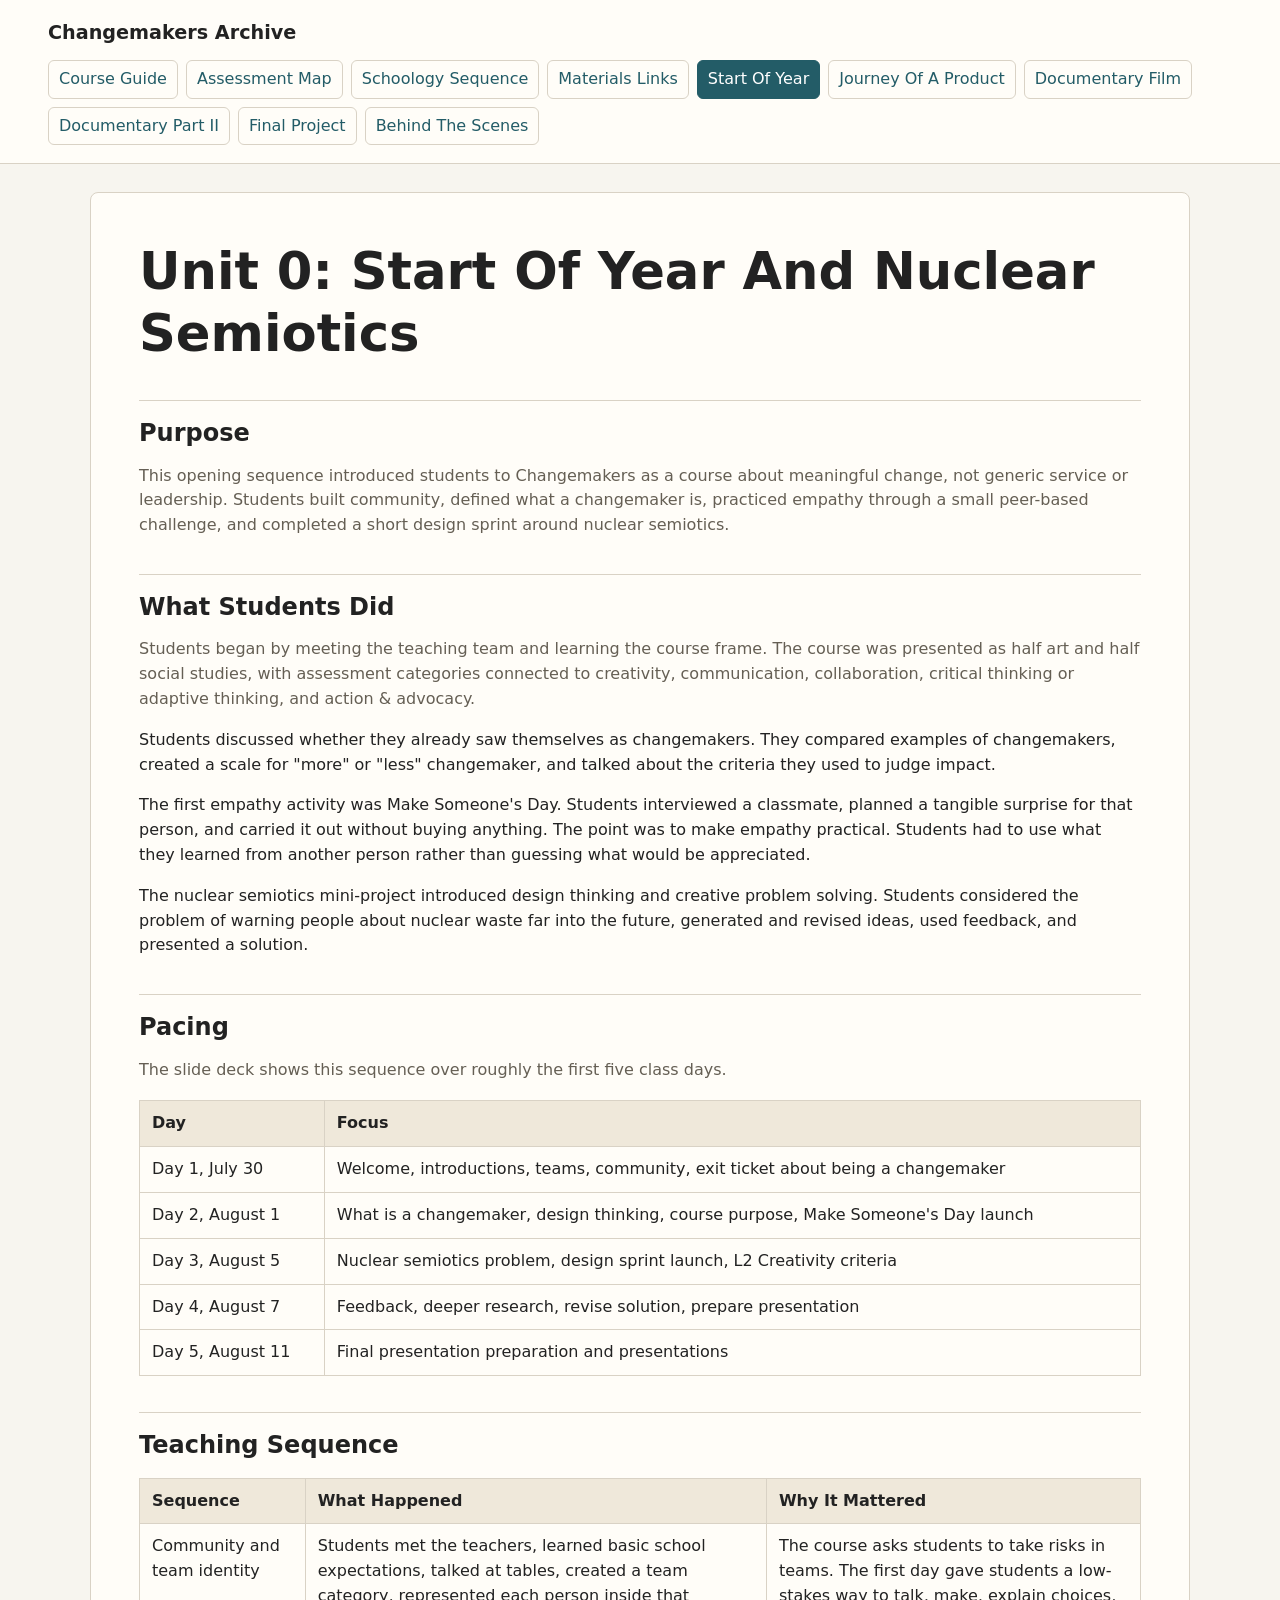
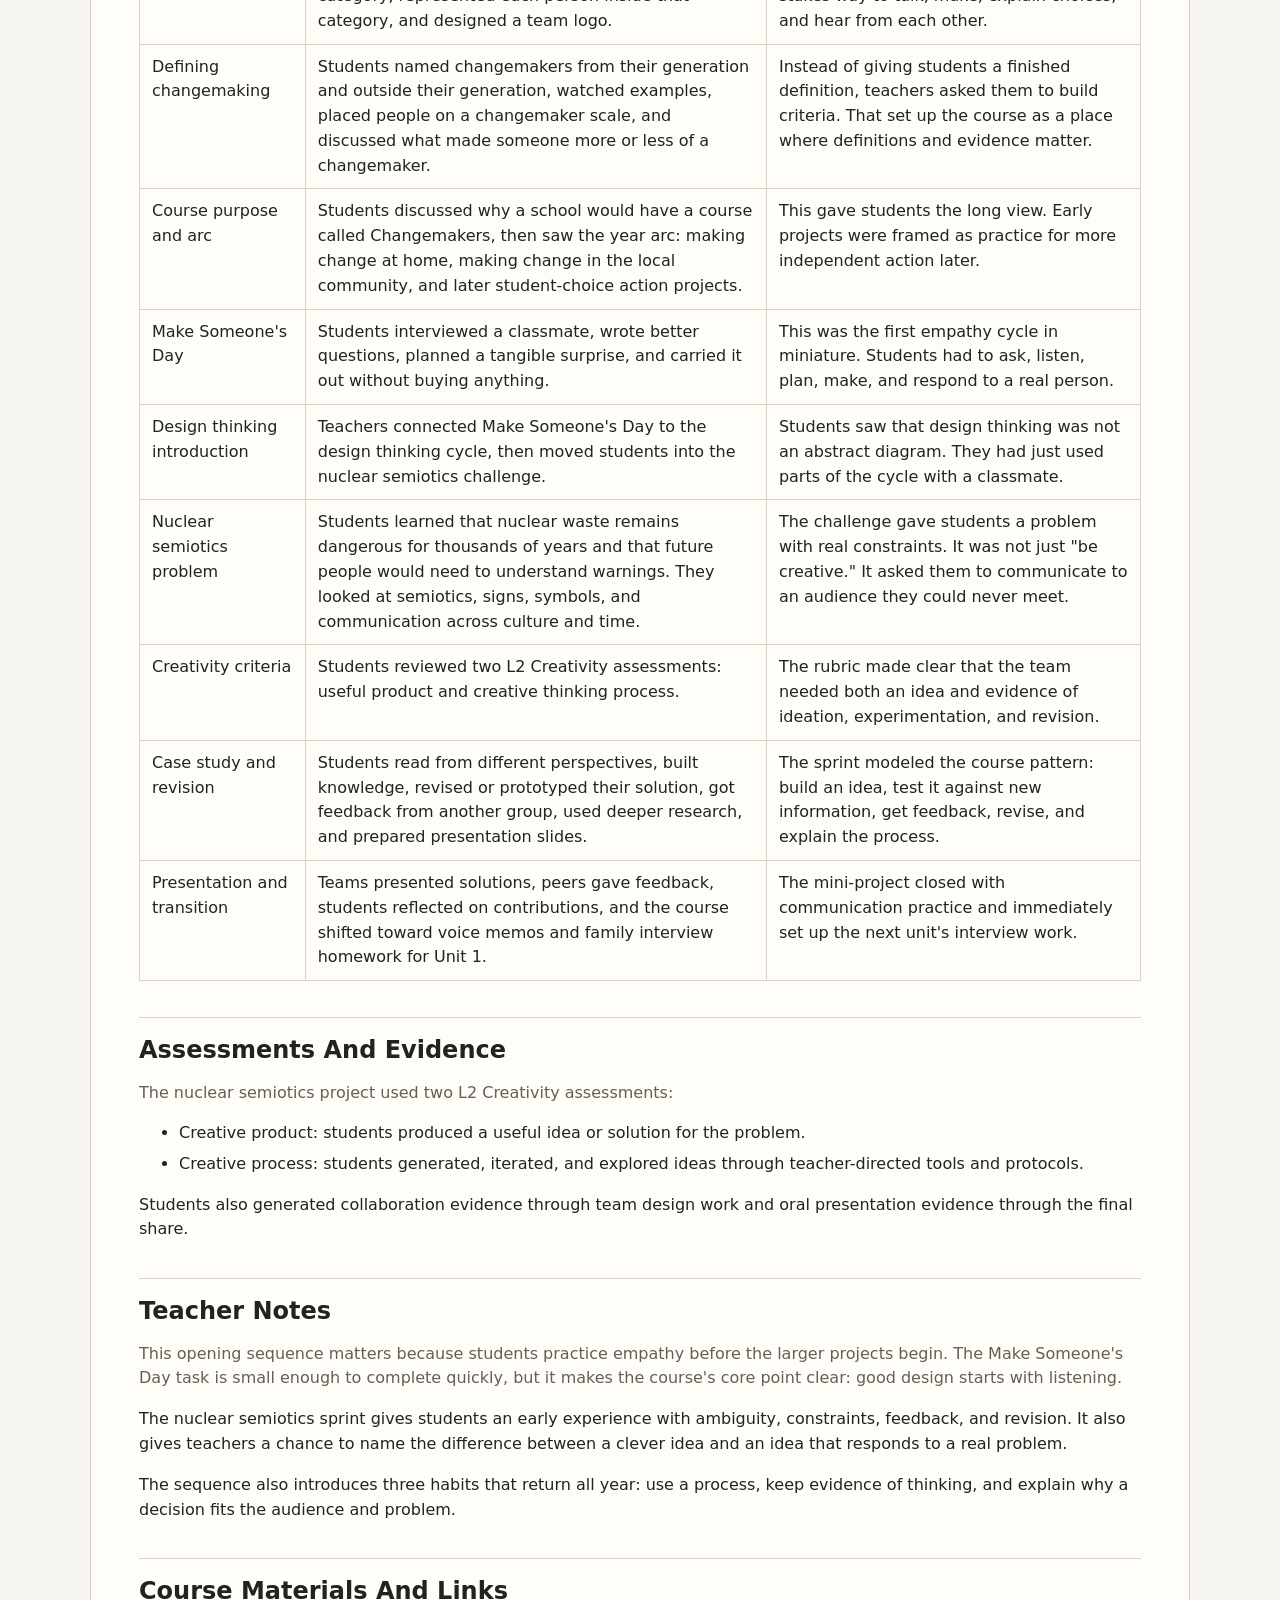
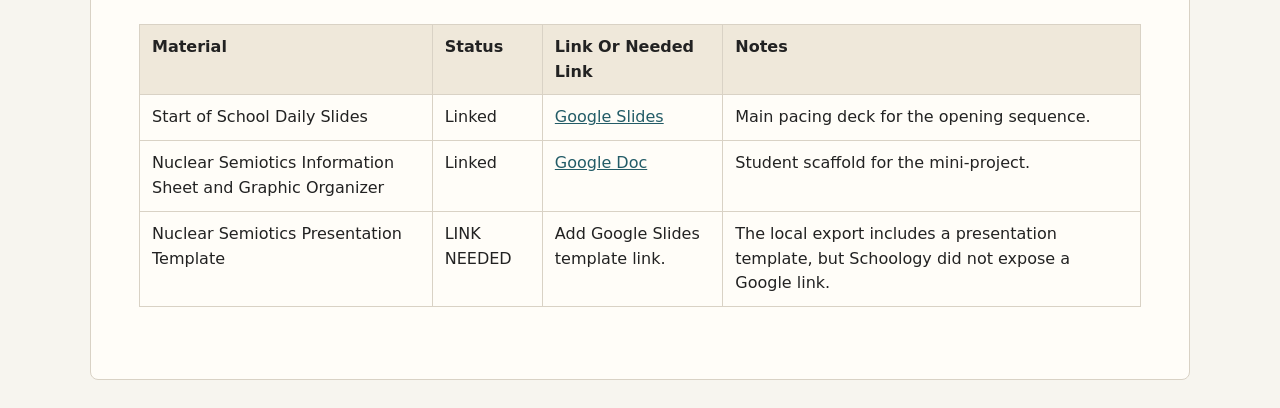
==== unit-0-start-of-year.html @ 5c7161c8 "Add files via upload" ====
<!doctype html>
<html lang="en">
<head>
  <meta charset="utf-8">
  <meta name="viewport" content="width=device-width, initial-scale=1">
  <title>Start Of Year | Changemakers Archive</title>
  <link rel="stylesheet" href="styles.css">
</head>
<body>
  <header>
    <a class="site-title" href="index.html">Changemakers Archive</a>
    <nav><a  href="index.html">Course Guide</a><a  href="assessment-map.html">Assessment Map</a><a  href="schoology-sequence.html">Schoology Sequence</a><a  href="materials-link-inventory.html">Materials Links</a><a aria-current="page" href="unit-0-start-of-year.html">Start Of Year</a><a  href="unit-1-journey-of-a-product.html">Journey Of A Product</a><a  href="unit-2-documentary-film.html">Documentary Film</a><a  href="unit-2-5-documentary-part-ii.html">Documentary Part II</a><a  href="unit-3-final-project.html">Final Project</a><a  href="behind-the-scenes.html">Behind The Scenes</a></nav>
  </header>
  <main>
    <h1>Unit 0: Start Of Year And Nuclear Semiotics</h1>
<h2>Purpose</h2>
<p>This opening sequence introduced students to Changemakers as a course about meaningful change, not generic service or leadership. Students built community, defined what a changemaker is, practiced empathy through a small peer-based challenge, and completed a short design sprint around nuclear semiotics.</p>
<h2>What Students Did</h2>
<p>Students began by meeting the teaching team and learning the course frame. The course was presented as half art and half social studies, with assessment categories connected to creativity, communication, collaboration, critical thinking or adaptive thinking, and action &amp; advocacy.</p>
<p>Students discussed whether they already saw themselves as changemakers. They compared examples of changemakers, created a scale for &quot;more&quot; or &quot;less&quot; changemaker, and talked about the criteria they used to judge impact.</p>
<p>The first empathy activity was Make Someone's Day. Students interviewed a classmate, planned a tangible surprise for that person, and carried it out without buying anything. The point was to make empathy practical. Students had to use what they learned from another person rather than guessing what would be appreciated.</p>
<p>The nuclear semiotics mini-project introduced design thinking and creative problem solving. Students considered the problem of warning people about nuclear waste far into the future, generated and revised ideas, used feedback, and presented a solution.</p>
<h2>Pacing</h2>
<p>The slide deck shows this sequence over roughly the first five class days.</p>
<div class="table-wrap"><table><thead><tr><th>Day</th><th>Focus</th></tr></thead><tbody><tr><td>Day 1, July 30</td><td>Welcome, introductions, teams, community, exit ticket about being a changemaker</td></tr>
<tr><td>Day 2, August 1</td><td>What is a changemaker, design thinking, course purpose, Make Someone's Day launch</td></tr>
<tr><td>Day 3, August 5</td><td>Nuclear semiotics problem, design sprint launch, L2 Creativity criteria</td></tr>
<tr><td>Day 4, August 7</td><td>Feedback, deeper research, revise solution, prepare presentation</td></tr>
<tr><td>Day 5, August 11</td><td>Final presentation preparation and presentations</td></tr></tbody></table></div>
<h2>Teaching Sequence</h2>
<div class="table-wrap"><table><thead><tr><th>Sequence</th><th>What Happened</th><th>Why It Mattered</th></tr></thead><tbody><tr><td>Community and team identity</td><td>Students met the teachers, learned basic school expectations, talked at tables, created a team category, represented each person inside that category, and designed a team logo.</td><td>The course asks students to take risks in teams. The first day gave students a low-stakes way to talk, make, explain choices, and hear from each other.</td></tr>
<tr><td>Defining changemaking</td><td>Students named changemakers from their generation and outside their generation, watched examples, placed people on a changemaker scale, and discussed what made someone more or less of a changemaker.</td><td>Instead of giving students a finished definition, teachers asked them to build criteria. That set up the course as a place where definitions and evidence matter.</td></tr>
<tr><td>Course purpose and arc</td><td>Students discussed why a school would have a course called Changemakers, then saw the year arc: making change at home, making change in the local community, and later student-choice action projects.</td><td>This gave students the long view. Early projects were framed as practice for more independent action later.</td></tr>
<tr><td>Make Someone's Day</td><td>Students interviewed a classmate, wrote better questions, planned a tangible surprise, and carried it out without buying anything.</td><td>This was the first empathy cycle in miniature. Students had to ask, listen, plan, make, and respond to a real person.</td></tr>
<tr><td>Design thinking introduction</td><td>Teachers connected Make Someone's Day to the design thinking cycle, then moved students into the nuclear semiotics challenge.</td><td>Students saw that design thinking was not an abstract diagram. They had just used parts of the cycle with a classmate.</td></tr>
<tr><td>Nuclear semiotics problem</td><td>Students learned that nuclear waste remains dangerous for thousands of years and that future people would need to understand warnings. They looked at semiotics, signs, symbols, and communication across culture and time.</td><td>The challenge gave students a problem with real constraints. It was not just &quot;be creative.&quot; It asked them to communicate to an audience they could never meet.</td></tr>
<tr><td>Creativity criteria</td><td>Students reviewed two L2 Creativity assessments: useful product and creative thinking process.</td><td>The rubric made clear that the team needed both an idea and evidence of ideation, experimentation, and revision.</td></tr>
<tr><td>Case study and revision</td><td>Students read from different perspectives, built knowledge, revised or prototyped their solution, got feedback from another group, used deeper research, and prepared presentation slides.</td><td>The sprint modeled the course pattern: build an idea, test it against new information, get feedback, revise, and explain the process.</td></tr>
<tr><td>Presentation and transition</td><td>Teams presented solutions, peers gave feedback, students reflected on contributions, and the course shifted toward voice memos and family interview homework for Unit 1.</td><td>The mini-project closed with communication practice and immediately set up the next unit's interview work.</td></tr></tbody></table></div>
<h2>Assessments And Evidence</h2>
<p>The nuclear semiotics project used two L2 Creativity assessments:</p>
<ul><li>Creative product: students produced a useful idea or solution for the problem.</li><li>Creative process: students generated, iterated, and explored ideas through teacher-directed tools and protocols.</li></ul>
<p>Students also generated collaboration evidence through team design work and oral presentation evidence through the final share.</p>
<h2>Teacher Notes</h2>
<p>This opening sequence matters because students practice empathy before the larger projects begin. The Make Someone's Day task is small enough to complete quickly, but it makes the course's core point clear: good design starts with listening.</p>
<p>The nuclear semiotics sprint gives students an early experience with ambiguity, constraints, feedback, and revision. It also gives teachers a chance to name the difference between a clever idea and an idea that responds to a real problem.</p>
<p>The sequence also introduces three habits that return all year: use a process, keep evidence of thinking, and explain why a decision fits the audience and problem.</p>
<h2>Course Materials And Links</h2>
<div class="table-wrap"><table><thead><tr><th>Material</th><th>Status</th><th>Link Or Needed Link</th><th>Notes</th></tr></thead><tbody><tr><td>Start of School Daily Slides</td><td>Linked</td><td><a href="https://docs.google.com/presentation/d/1C3AyYLgAcou-VfDcLSWQcRd8I5e1XYhAhGBYDALQ64o/edit?usp=sharing">Google Slides</a></td><td>Main pacing deck for the opening sequence.</td></tr>
<tr><td>Nuclear Semiotics Information Sheet and Graphic Organizer</td><td>Linked</td><td><a href="https://docs.google.com/document/d/1Q1-Db8kWhqrz6PVvrmS0dByROxcISY-j11e0c-EiG0g/edit?usp=sharing">Google Doc</a></td><td>Student scaffold for the mini-project.</td></tr>
<tr><td>Nuclear Semiotics Presentation Template</td><td>LINK NEEDED</td><td>Add Google Slides template link.</td><td>The local export includes a presentation template, but Schoology did not expose a Google link.</td></tr></tbody></table></div>
  </main>
</body>
</html>
---- styles.css ----
:root {
  --bg: #f7f5ef;
  --paper: #fffdf8;
  --text: #222;
  --muted: #655f54;
  --line: #d9d2c5;
  --accent: #235c67;
  --accent-soft: #e4f0f1;
}

* { box-sizing: border-box; }

body {
  margin: 0;
  background: var(--bg);
  color: var(--text);
  font-family: ui-sans-serif, system-ui, -apple-system, BlinkMacSystemFont, "Segoe UI", sans-serif;
  line-height: 1.55;
}

header {
  border-bottom: 1px solid var(--line);
  background: var(--paper);
  padding: 18px clamp(18px, 4vw, 48px);
}

.site-title {
  color: var(--text);
  display: inline-block;
  font-size: 1.2rem;
  font-weight: 700;
  margin-bottom: 12px;
  text-decoration: none;
}

nav {
  display: flex;
  flex-wrap: wrap;
  gap: 8px;
}

nav a {
  border: 1px solid var(--line);
  border-radius: 6px;
  color: var(--accent);
  padding: 6px 10px;
  text-decoration: none;
}

nav a[aria-current="page"] {
  background: var(--accent);
  border-color: var(--accent);
  color: #fff;
}

main {
  background: var(--paper);
  border: 1px solid var(--line);
  border-radius: 8px;
  margin: 28px auto;
  max-width: 1100px;
  padding: clamp(20px, 4vw, 48px);
  width: min(94vw, 1100px);
}

h1, h2, h3, h4 {
  line-height: 1.2;
  margin: 1.5em 0 .45em;
}

h1 { font-size: clamp(2rem, 4vw, 3.2rem); margin-top: 0; }
h2 { border-top: 1px solid var(--line); padding-top: 1.1rem; }
h1 + p, h2 + p { color: var(--muted); }

a { color: var(--accent); }
code {
  background: var(--accent-soft);
  border-radius: 4px;
  color: #17454d;
  font-family: ui-monospace, SFMono-Regular, Menlo, monospace;
  font-size: .92em;
  padding: 2px 4px;
}

.table-wrap {
  overflow-x: auto;
  margin: 18px 0 24px;
}

table {
  border-collapse: collapse;
  min-width: 720px;
  width: 100%;
}

th, td {
  border: 1px solid var(--line);
  padding: 10px 12px;
  text-align: left;
  vertical-align: top;
}

th {
  background: #efe8da;
}

li { margin: 0.35rem 0; }

.note {
  background: var(--accent-soft);
  border-left: 4px solid var(--accent);
  border-radius: 6px;
  margin: 18px 0;
  padding: 12px 16px;
}

.scale-tabs {
  border: 1px solid var(--line);
  border-radius: 8px;
  margin: 24px 0;
  overflow: hidden;
}

.scale-tab-list {
  background: #efe8da;
  border-bottom: 1px solid var(--line);
  display: flex;
  flex-wrap: wrap;
  gap: 0;
}

.scale-tab {
  appearance: none;
  background: transparent;
  border: 0;
  border-right: 1px solid var(--line);
  color: var(--accent);
  cursor: pointer;
  font: inherit;
  font-weight: 650;
  padding: 12px 14px;
}

.scale-tab[aria-selected="true"] {
  background: var(--accent);
  color: #fff;
}

.scale-panel {
  padding: 18px;
}

.scale-panel h3 {
  margin-top: 0;
}

.focus-areas {
  background: var(--accent-soft);
  border-radius: 6px;
  margin: 0 0 18px;
  padding: 12px 14px;
}

.focus-areas ul {
  margin-bottom: 0;
}

.scale-levels {
  display: flex;
  flex-direction: column;
  gap: 14px;
}

.scale-level {
  border: 1px solid var(--line);
  border-radius: 8px;
  padding: 14px;
}

.scale-level h4 {
  margin-top: 0;
}

.scale-level p {
  color: var(--muted);
}
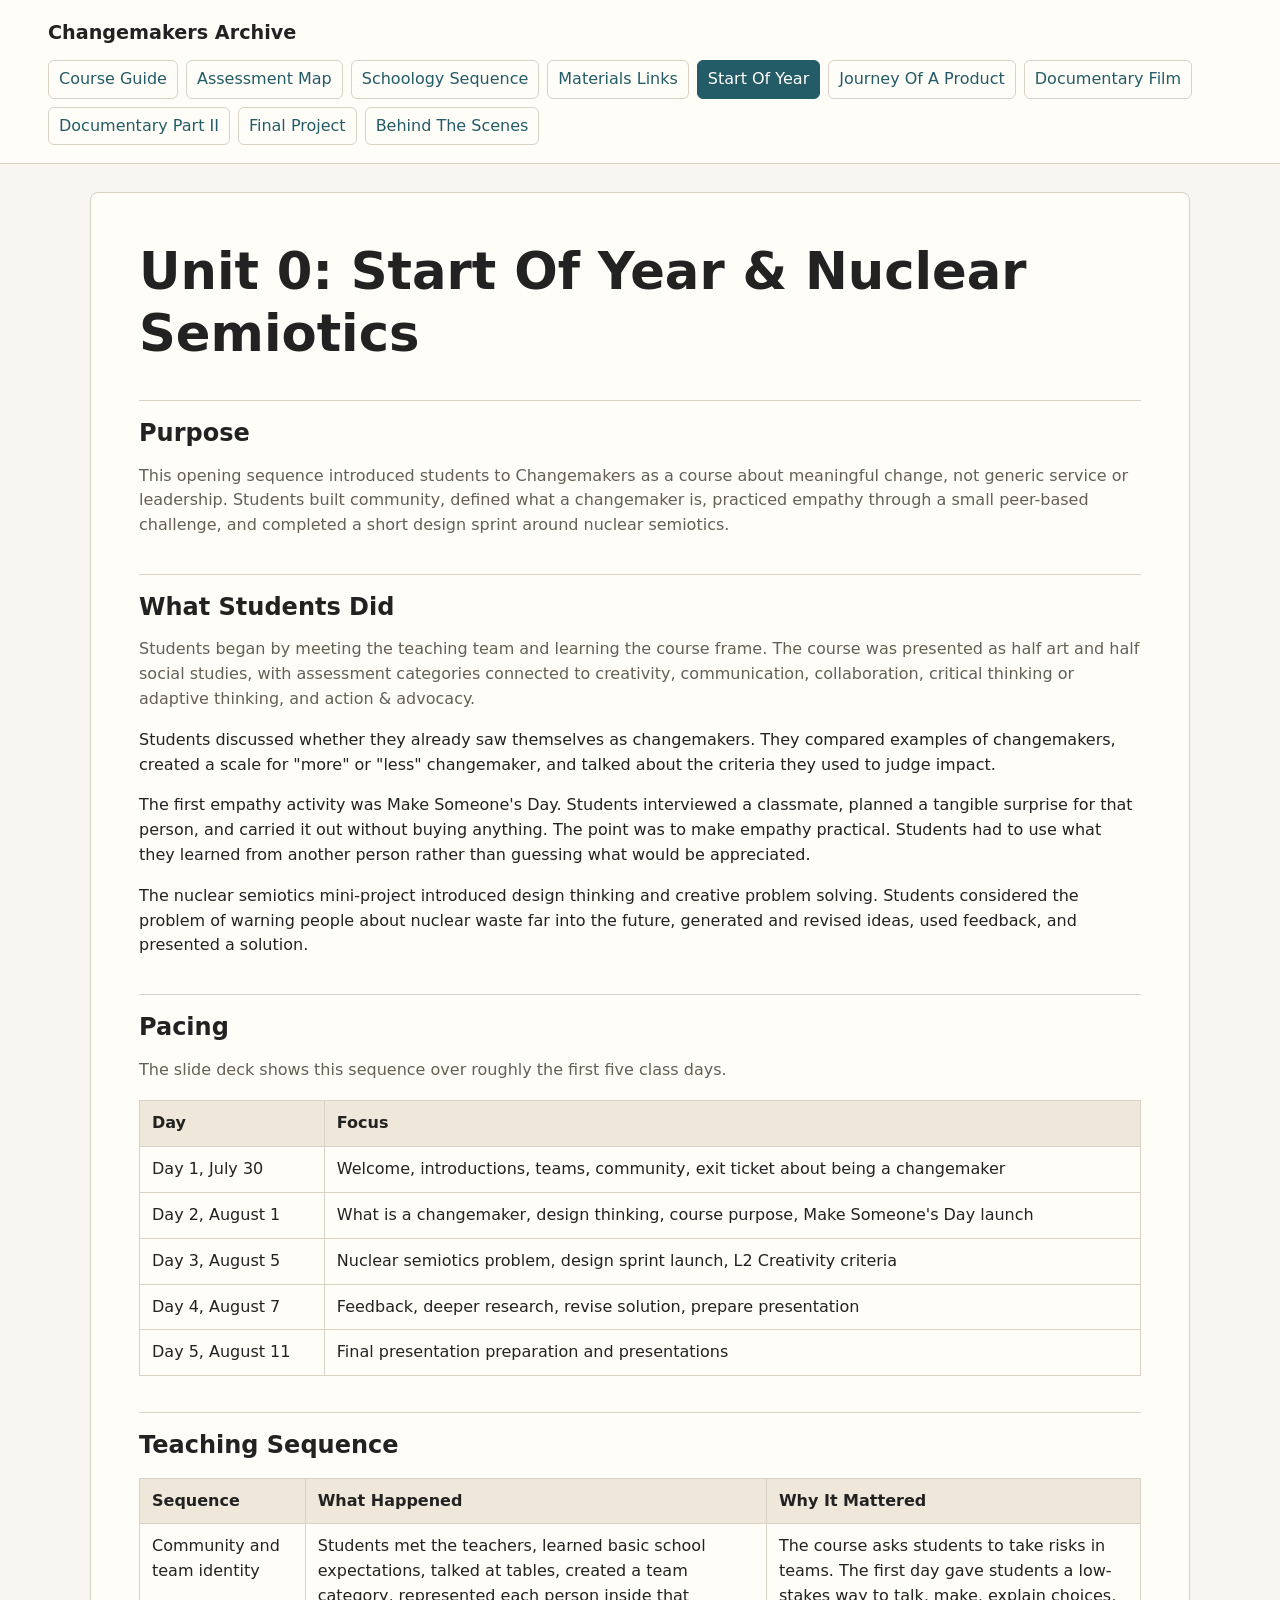
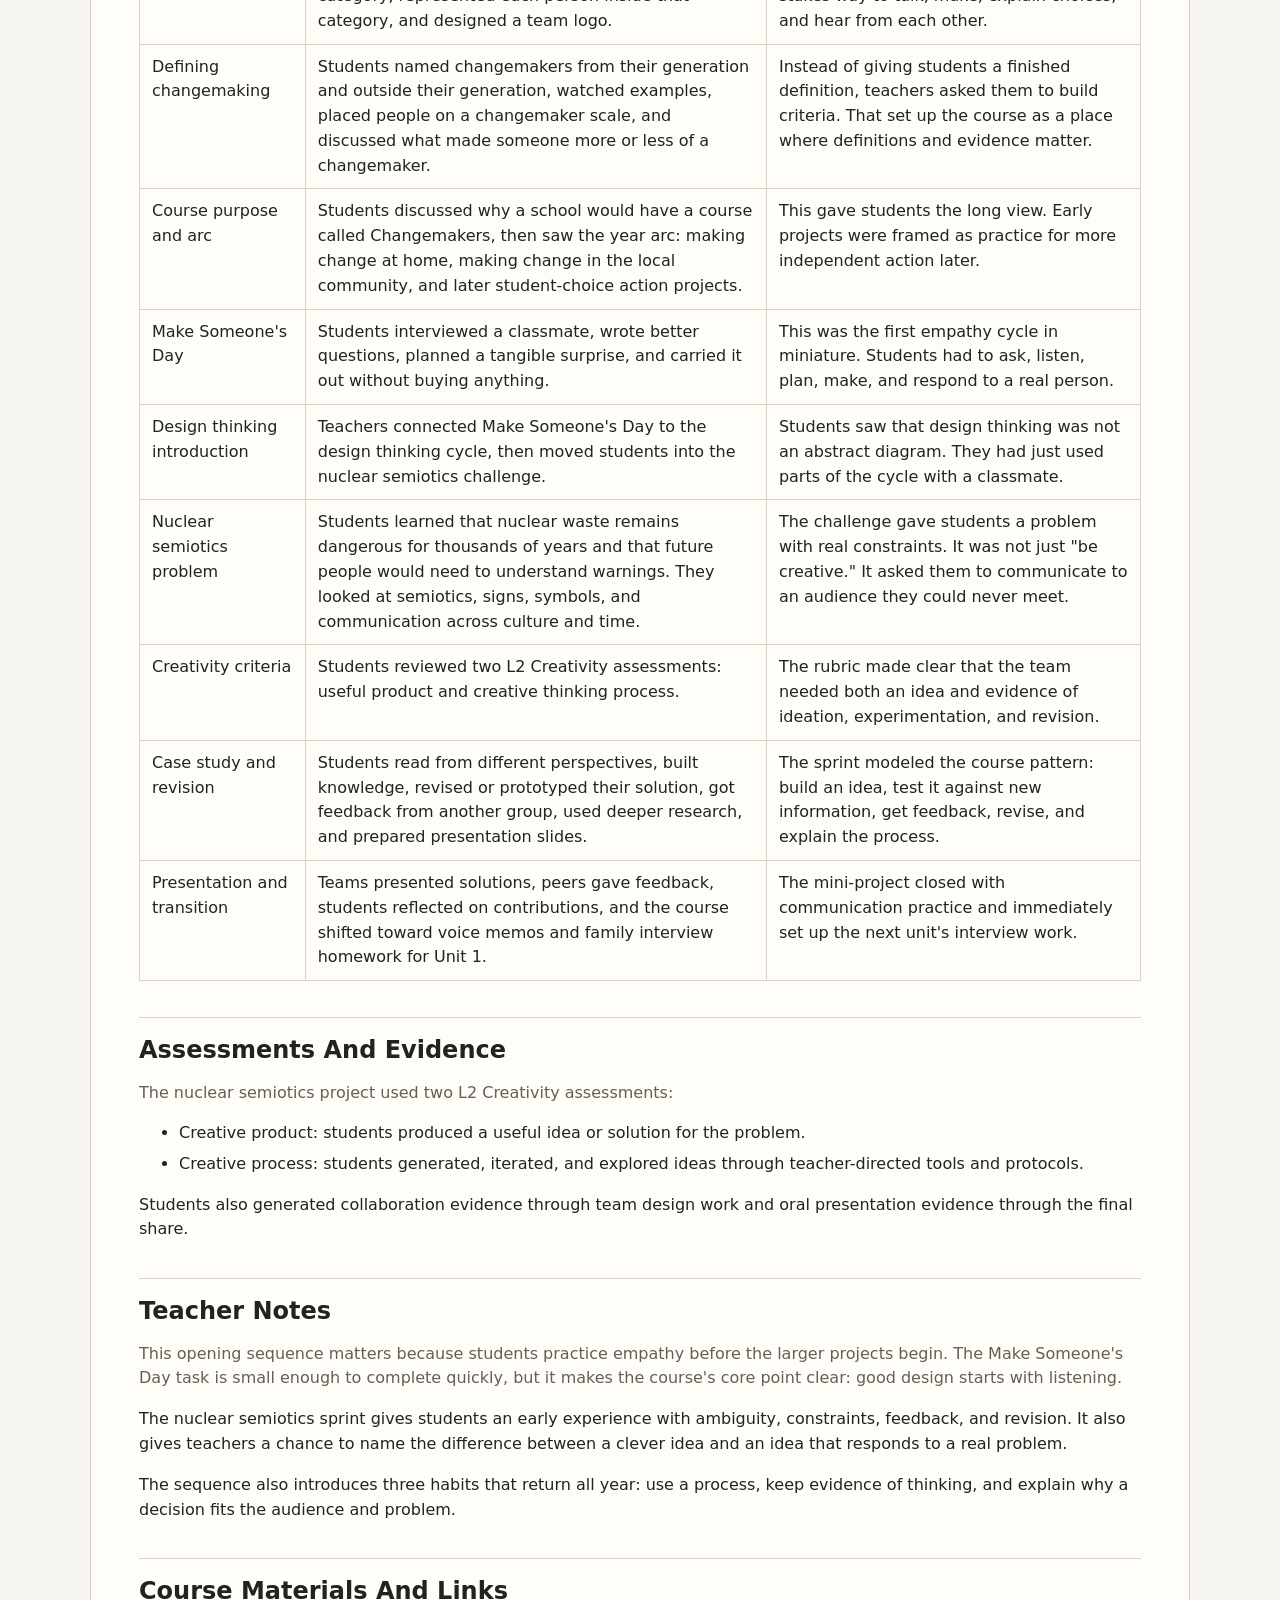
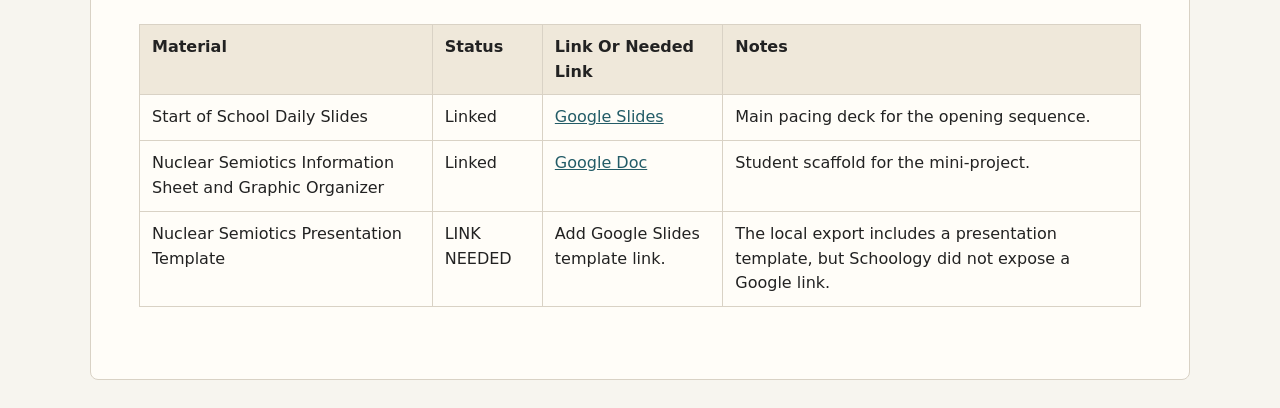
==== commit ad506401: "Update unit-0-start-of-year.html" ====
--- a/unit-0-start-of-year.html
+++ b/unit-0-start-of-year.html
@@ -12,7 +12,7 @@
     <nav><a  href="index.html">Course Guide</a><a  href="assessment-map.html">Assessment Map</a><a  href="schoology-sequence.html">Schoology Sequence</a><a  href="materials-link-inventory.html">Materials Links</a><a aria-current="page" href="unit-0-start-of-year.html">Start Of Year</a><a  href="unit-1-journey-of-a-product.html">Journey Of A Product</a><a  href="unit-2-documentary-film.html">Documentary Film</a><a  href="unit-2-5-documentary-part-ii.html">Documentary Part II</a><a  href="unit-3-final-project.html">Final Project</a><a  href="behind-the-scenes.html">Behind The Scenes</a></nav>
   </header>
   <main>
-    <h1>Unit 0: Start Of Year And Nuclear Semiotics</h1>
+    <h1>Unit 0: Start Of Year & Nuclear Semiotics</h1>
 <h2>Purpose</h2>
 <p>This opening sequence introduced students to Changemakers as a course about meaningful change, not generic service or leadership. Students built community, defined what a changemaker is, practiced empathy through a small peer-based challenge, and completed a short design sprint around nuclear semiotics.</p>
 <h2>What Students Did</h2>
